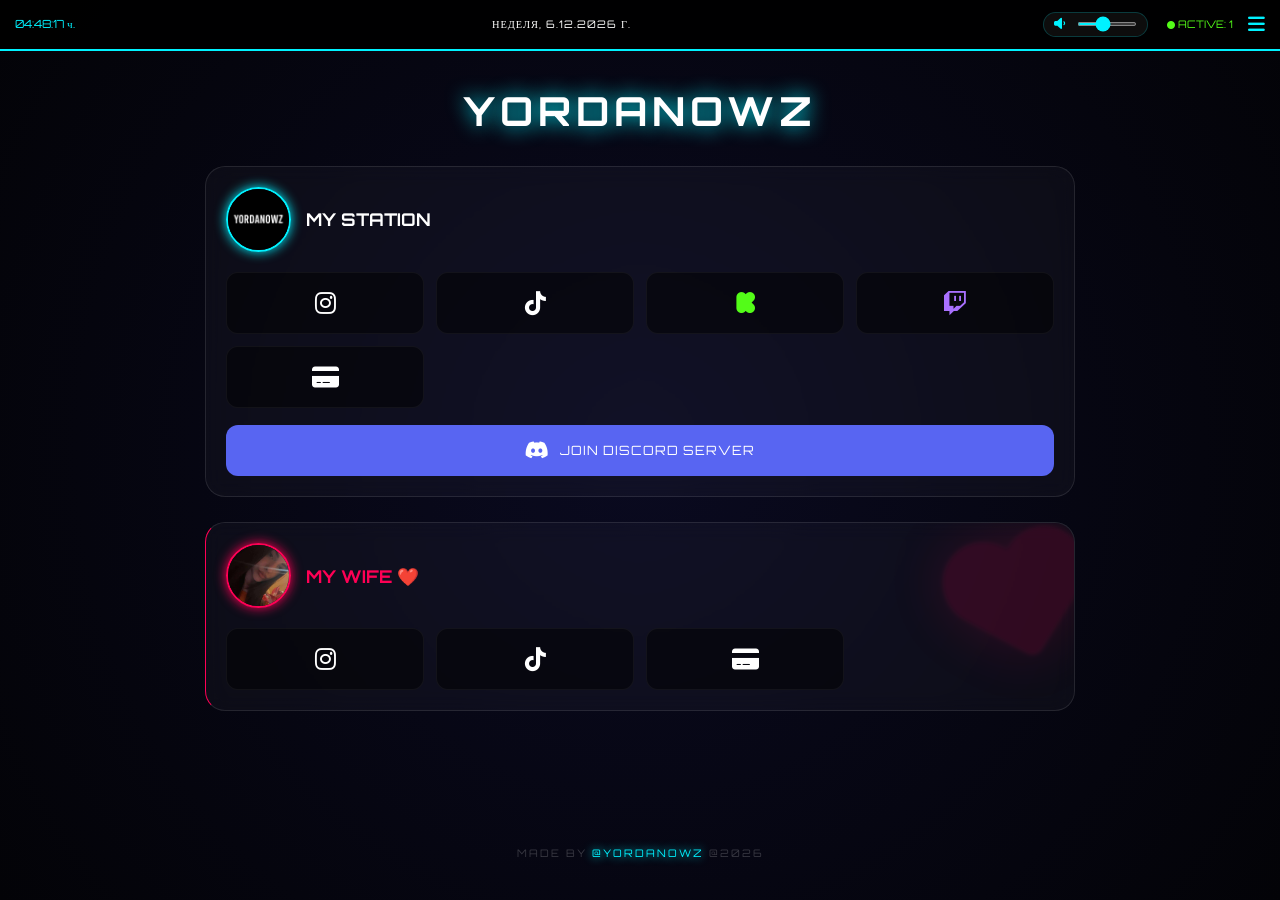
==== index.html @ 31acf6e8 "Add files via upload" ====
<!DOCTYPE html>
<html lang="bg">
<head>
    <meta charset="UTF-8">
    <meta name="viewport" content="width=device-width, initial-scale=1.0">
    <meta name="google-site-verification" content="JsCdbc1q5mlw63yd2u2cn0hs6jnzf2gljhr486u3dkgm2yJfEU" />

    <title>YORDANOWZ | HUB</title>

    <script type="application/ld+json">
    {
      "@context": "https://schema.org",
      "@type": "Person",
      "name": "yordanowz",
      "url": "https://yordanowz.com/",
      "image": "https://yordanowz.com/logo.png",
      "sameAs": [
        "https://www.instagram.com/y.yordanowz/",
        "https://www.tiktok.com/@yordanowz",
        "https://www.youtube.com/@yordanowz",
        "https://kick.com/yordanowz",
        "https://www.twitch.tv/yordanowz",
        "https://discord.gg/rQr8wPthWV",
        "https://revolut.me/yordanowzz"
      ]
    }
    </script>
    
    <link rel="icon" type="image/x-icon" href="favicon.ico?v=1" />
    <link rel="icon" type="image/png" sizes="32x32" href="favicon-32.png?v=1" />
    <link rel="icon" type="image/png" sizes="192x192" href="icon-192.png?v=1" />
    <link rel="apple-touch-icon" href="apple-touch-icon.png?v=1" />

    <link rel="preconnect" href="https://fonts.googleapis.com">
    <link rel="preconnect" href="https://fonts.gstatic.com" crossorigin>

    <meta name="description" content="Yordanowz Social." />
    <link rel="canonical" href="https://yordanowz.com/">
    <meta name="robots" content="index,follow,max-image-preview:large" />
    <meta name="theme-color" content="#0b0d12" />
    <meta name="referrer" content="strict-origin-when-cross-origin" />

    <meta property="og:type" content="website" />
    <meta property="og:url" content="https://yordanowz.com/" />
    <meta property="og:title" content="yordanowz" />
    <meta property="og:description" content="TikTok, YouTube, Instagram, Twitch, Kick, Discord, Revolut + мини игри." />
    <meta property="og:image" content="https://yordanowz.com/logo.png" />
    
    <link href="https://fonts.googleapis.com/css2?family=Orbitron:wght@700&family=Rajdhani:wght@500&display=swap" rel="stylesheet">
    <link rel="stylesheet" href="https://cdnjs.cloudflare.com/ajax/libs/font-awesome/6.5.1/css/all.min.css">
    <style>
        :root {
            --blue: #00f2ff;
            --pink: #ff0055;
            --discord: #5865F2;
            --bg: #030307;
        }

        * { margin: 0; padding: 0; box-sizing: border-box; -webkit-tap-highlight-color: transparent; }
        
        body {
            background: radial-gradient(circle at center, #0a0a20 0%, #030307 100%);
            color: white;
            font-family: 'Rajdhani', sans-serif;
            min-height: 100vh;
            overflow-x: hidden;
            display: flex;
            flex-direction: column;
        }

        /* TOP BAR */
        .top-bar {
            display: flex;
            justify-content: space-between;
            align-items: center;
            padding: 12px 15px;
            background: rgba(0,0,0,0.95);
            border-bottom: 2px solid var(--blue);
            font-family: 'Orbitron';
            position: sticky; top: 0; z-index: 1000;
        }

        #time { font-size: 0.7rem; color: var(--blue); min-width: 65px; }
        .center-date { font-size: 0.65rem; text-align: center; text-transform: uppercase; flex-grow: 1; letter-spacing: 1px; }
        
        /* VOLUME CONTROL */
        .volume-wrap {
            display: flex;
            align-items: center;
            gap: 8px;
            margin-right: 10px;
            background: rgba(255,255,255,0.05);
            padding: 5px 10px;
            border-radius: 20px;
            border: 1px solid rgba(0, 242, 255, 0.2);
        }
        .volume-wrap i { font-size: 0.8rem; color: var(--blue); width: 15px; }
        #volume-slider {
            width: 60px;
            height: 4px;
            cursor: pointer;
            accent-color: var(--blue);
            outline: none;
        }

        #active-users { font-size: 0.65rem; color: #53fc18; white-space: nowrap; min-width: 75px; text-align: right; }
        .menu-dots { color: var(--blue); font-size: 1.2rem; cursor: pointer; padding-left: 15px; }

        /* SIDE MENU */
        .side-menu {
            position: fixed; top: 0; right: -300px; width: 260px; height: 100%;
            background: rgba(5, 5, 15, 0.98); border-left: 2px solid var(--blue);
            z-index: 2000; transition: 0.4s cubic-bezier(0.4, 0, 0.2, 1); padding: 50px 20px;
        }
        .side-menu.active { right: 0; }
        .overlay { position: fixed; inset: 0; background: rgba(0,0,0,0.8); display: none; z-index: 1500; backdrop-filter: blur(3px); }
        .overlay.active { display: block; }

        .menu-link {
            color: white; text-decoration: none; font-family: 'Orbitron';
            padding: 15px; margin: 10px 0; display: flex; align-items: center; gap: 10px;
            border-bottom: 1px solid rgba(255,255,255,0.05); transition: 0.3s;
        }
        .menu-link:hover { color: var(--blue); padding-left: 25px; }

        /* MAIN HUB */
        .main-hub { max-width: 900px; margin: 20px auto; padding: 15px; width: 100%; flex-grow: 1; }
        .hub-title { font-family: 'Orbitron'; font-size: 2.5rem; letter-spacing: 5px; text-shadow: 0 0 20px var(--blue); margin-bottom: 30px; text-align: center; }

        .glass-container {
            position: relative; background: rgba(255,255,255,0.03); border-radius: 20px;
            padding: 20px; width: 100%; margin-bottom: 25px; border-left: 5px solid var(--blue);
            backdrop-filter: blur(10px); border: 1px solid rgba(255,255,255,0.1);
            overflow: hidden;
        }
        .wife-container { border-left-color: var(--pink); }

        .profile-header { display: flex; align-items: center; gap: 15px; margin-bottom: 20px; position: relative; z-index: 2; }
        .p-pic { width: 65px; height: 65px; border-radius: 50%; border: 2px solid var(--blue); box-shadow: 0 0 12px var(--blue); object-fit: cover; }
        .wife-pic { border-color: var(--pink); box-shadow: 0 0 12px var(--pink); }

        /* BIG NEON HEART */
        .big-neon-heart {
            position: absolute; right: -20px; top: -10px; font-size: 9rem; color: var(--pink);
            opacity: 0.15; filter: blur(2px) drop-shadow(0 0 30px var(--pink));
            transform: rotate(-15deg); animation: heartPulse 2s infinite ease-in-out;
            pointer-events: none; z-index: 1;
        }

        @keyframes heartPulse {
            0%, 100% { transform: scale(1) rotate(-15deg); opacity: 0.15; }
            50% { transform: scale(1.1) rotate(-10deg); opacity: 0.3; }
        }

        .cosmic-grid { 
            display: grid; 
            grid-template-columns: repeat(4, 1fr); 
            gap: 12px; width: 100%; 
            position: relative; z-index: 2;
        }
        
        .card { 
            background: rgba(0,0,0,0.5); padding: 18px 5px; border-radius: 12px; 
            text-align: center; font-size: 1.5rem; color: white; text-decoration: none; 
            border: 1px solid rgba(255,255,255,0.05); transition: 0.3s;
            display: flex; align-items: center; justify-content: center;
        }
        .card:hover { transform: translateY(-3px); border-color: var(--blue); box-shadow: 0 0 15px var(--blue); }
        .wife-container .card:hover { border-color: var(--pink); box-shadow: 0 0 15px var(--pink); }

        .discord-btn {
            grid-column: 1 / -1; background: var(--discord); color: white; padding: 16px;
            border-radius: 12px; text-decoration: none; font-family: 'Orbitron';
            text-align: center; font-size: 0.8rem; display: flex; align-items: center; justify-content: center; gap: 10px; margin-top: 5px;
            transition: 0.3s;
            text-transform: uppercase;
            letter-spacing: 1px;
        }
        .discord-btn:hover { box-shadow: 0 0 20px var(--discord); filter: brightness(1.1); transform: scale(1.02); }

        footer { 
            text-align: center; padding: 40px 20px; color: rgba(255,255,255,0.2); 
            font-family: 'Orbitron'; font-size: 0.65rem; letter-spacing: 2px;
        }
        .f-name { color: var(--blue); text-shadow: 0 0 10px var(--blue); }

        @keyframes blink { 0%, 100% { opacity: 1; } 50% { opacity: 0.3; } }
    </style>
</head>
<body>

    <div class="overlay" id="overlay" onclick="toggleMenu()"></div>

    <nav class="side-menu" id="sideMenu">
        <a href="index.html" class="menu-link"><i class="fas fa-home"></i> HOME</a>
        <a href="games.html" class="menu-link"><i class="fas fa-gamepad"></i> GAMES</a>
        <a href="settings.html" class="menu-link"><i class="fas fa-user-gear"></i> SETTINGS</a>
    </nav>

    <div class="top-bar">
        <div id="time">00:00:00</div>
        
        <div class="center-date" id="full-date">LOADING...</div>

        <div class="volume-wrap">
            <i class="fas fa-volume-up" id="vol-icon"></i>
            <input type="range" id="volume-slider" min="0" max="1" step="0.01" value="0.4">
        </div>

        <div id="active-users">
            <i class="fas fa-circle" style="font-size: 0.5rem; animation: blink 1s infinite;"></i> ACTIVE: 1
        </div>
        <div class="menu-dots" onclick="toggleMenu()"><i class="fas fa-bars"></i></div>
    </div>

    <main class="main-hub">
        <h1 class="hub-title">YORDANOWZ</h1>

        <div class="glass-container">
            <div class="profile-header">
                <img src="logo.png" class="p-pic" alt="User">
                <h2 style="font-family:'Orbitron'; font-size: 1.1rem;">MY STATION</h2>
            </div>
            <div class="cosmic-grid">
                <a href="https://www.instagram.com/y.yordanowz/" class="card"><i class="fab fa-instagram"></i></a>
                <a href="https://www.tiktok.com/@yordanowz" class="card"><i class="fab fa-tiktok"></i></a>
                <a href="https://kick.com/yordanowz" class="card" style="color:#53fc18;"><i class="fab fa-kickstarter-k"></i></a>
                <a href="https://www.twitch.tv/yordanowz" class="card" style="color:#a970ff;"><i class="fab fa-twitch"></i></a>
                <a href="https://revolut.me/yordanowzz" class="card"><i class="fas fa-credit-card"></i></a>
                <a href="https://discord.gg/uMHTs76NYR" target="_blank" class="discord-btn">
                    <i class="fab fa-discord" style="font-size: 1.2rem;"></i> JOIN DISCORD SERVER
                </a>
            </div>
        </div>

        <div class="glass-container wife-container">
            <div class="big-neon-heart"><i class="fas fa-heart"></i></div>
            <div class="profile-header">
                <img src="wife-photo.jpg" class="p-pic wife-pic" alt="Wife">
                <h2 style="color: var(--pink); font-family:'Orbitron'; font-size: 1.1rem;">MY WIFE ❤️</h2>
            </div>
            <div class="cosmic-grid">
                <a href="https://www.instagram.com/l.m__777_/" class="card"><i class="fab fa-instagram"></i></a>
                <a href="https://www.tiktok.com/@19l.m_777_14" class="card"><i class="fab fa-tiktok"></i></a>
                <a href="https://revolut.me/lidiaml3sf" class="card"><i class="fas fa-credit-card"></i></a> 
            </div>
        </div>
    </main>

    <footer>
        MADE BY <span class="f-name">@YORDANOWZ</span> @2026
    </footer>

    <script>
        function toggleMenu() {
            document.getElementById('sideMenu').classList.toggle('active');
            document.getElementById('overlay').classList.toggle('active');
        }

        function updateClock() {
            const now = new Date();
            document.getElementById('time').innerText = now.toLocaleTimeString('bg-BG');
            const options = { weekday: 'long', year: 'numeric', month: 'numeric', day: 'numeric' };
            document.getElementById('full-date').innerText = now.toLocaleDateString('bg-BG', options).toUpperCase();
            
            const b = localStorage.getItem('primaryColor');
            const p = localStorage.getItem('secondaryColor');
            if(b) document.documentElement.style.setProperty('--blue', b);
            if(p) document.documentElement.style.setProperty('--pink', p);
        }

        // --- МУЗИКАЛЕН ПЛЕЙЪР С VOLUME КОНТРОЛ ---
        (function() {
            const playlist = ['gg.mp3', 'lm.mp3', 'ff.mp3'];
            const volSlider = document.getElementById('volume-slider');
            const volIcon = document.getElementById('vol-icon');

            // Зареждаме запазената сила на звука или 0.4 по подразбиране
            const savedVol = localStorage.getItem('siteVolume') || 0.4;
            volSlider.value = savedVol;

            function updateVolIcon(val) {
                if(val == 0) volIcon.className = "fas fa-volume-mute";
                else if(val < 0.5) volIcon.className = "fas fa-volume-down";
                else volIcon.className = "fas fa-volume-up";
            }
            updateVolIcon(savedVol);

            function playTrack() {
                if (!window.myAudio) {
                    window.myAudio = new Audio();
                }

                const randomIndex = Math.floor(Math.random() * playlist.length);
                window.myAudio.src = playlist[randomIndex];
                window.myAudio.volume = volSlider.value; // Взема стойността от плъзгача

                window.myAudio.play().catch(e => console.log("Waiting for click..."));

                window.myAudio.onended = () => playTrack();
            }

            // Слушаме за промяна на плъзгача
            volSlider.addEventListener('input', (e) => {
                const val = e.target.value;
                if(window.myAudio) window.myAudio.volume = val;
                updateVolIcon(val);
                localStorage.setItem('siteVolume', val); // Запазваме избора
            });

            function initAudio() {
                if (!window.myAudio || window.myAudio.paused) {
                    playTrack();
                }
                window.removeEventListener('mousedown', initAudio);
                window.removeEventListener('touchstart', initAudio);
            }

            window.addEventListener('mousedown', initAudio);
            window.addEventListener('touchstart', initAudio);
        })();

        setInterval(updateClock, 1000);
        updateClock();
    </script>
</body>
</html>
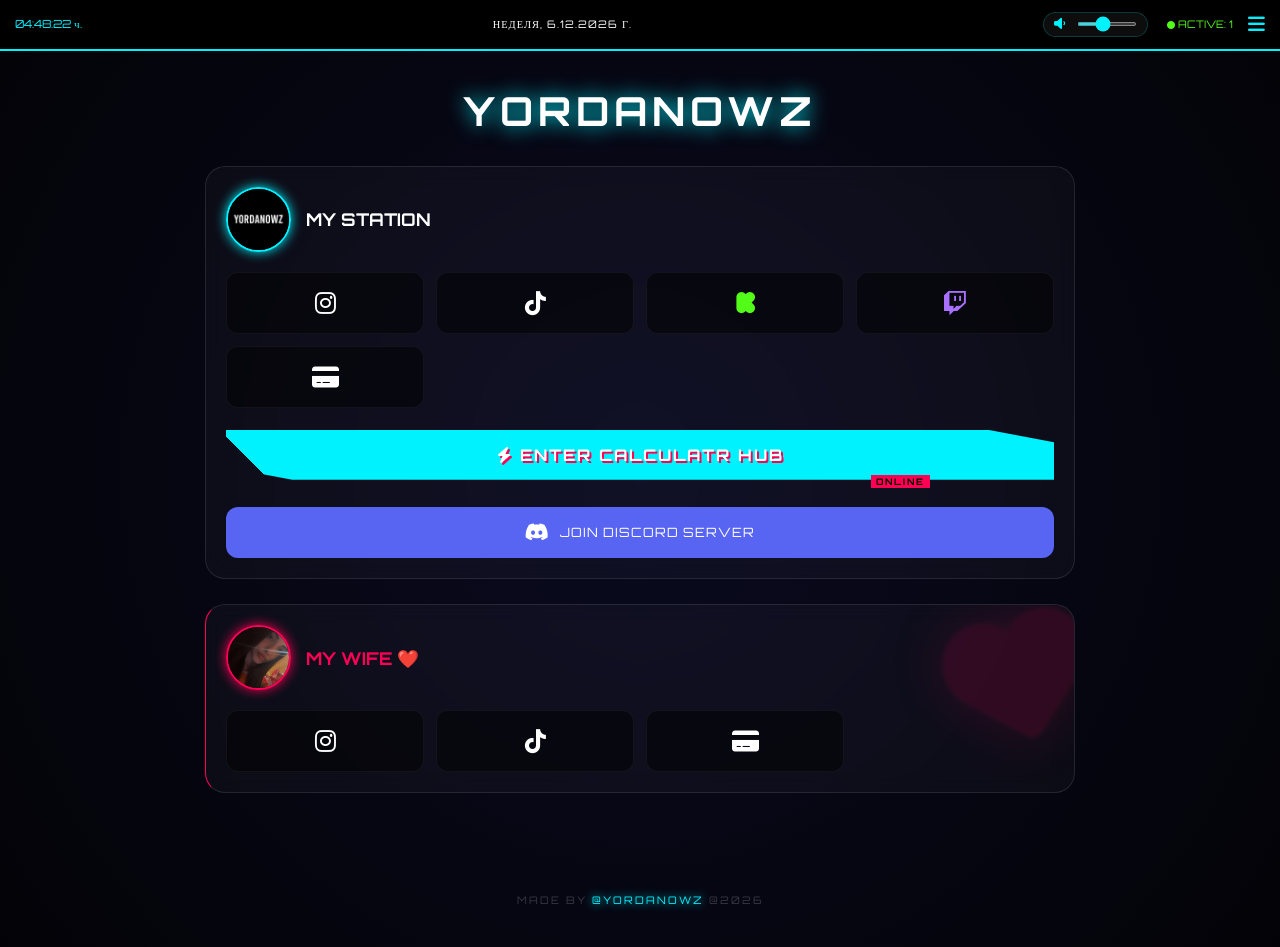
==== commit 636d1c0e: "Update index.html" ====
--- a/index.html
+++ b/index.html
@@ -54,6 +54,7 @@
             --pink: #ff0055;
             --discord: #5865F2;
             --bg: #030307;
+            --kick: #53fc18;
         }
 
         * { margin: 0; padding: 0; box-sizing: border-box; -webkit-tap-highlight-color: transparent; }
@@ -168,6 +169,81 @@
         .card:hover { transform: translateY(-3px); border-color: var(--blue); box-shadow: 0 0 15px var(--blue); }
         .wife-container .card:hover { border-color: var(--pink); box-shadow: 0 0 15px var(--pink); }
 
+        /* --- CYBER BUTTON (ENTER GAMING ZONE) --- */
+        .gaming-link-wrap {
+            grid-column: 1 / -1;
+            margin: 10px 0;
+            display: flex;
+            justify-content: center;
+        }
+
+        .cyber-btn {
+            --primary: var(--blue);
+            --secondary: var(--pink);
+            font-family: 'Orbitron', sans-serif;
+            text-decoration: none;
+            text-transform: uppercase;
+            color: #fff;
+            cursor: pointer;
+            position: relative;
+            padding: 15px 40px;
+            background: transparent;
+            display: inline-block;
+            transition: 0.3s;
+            letter-spacing: 2px;
+            width: 100%;
+            text-align: center;
+            border: none;
+        }
+
+        .cyber-btn::before {
+            content: '';
+            position: absolute;
+            top: 0; left: 0; bottom: 0; right: 0;
+            background: linear-gradient(45deg, transparent 5%, var(--primary) 5%);
+            box-shadow: 4px 0px 0px var(--secondary);
+            clip-path: polygon(92% 0, 100% 25%, 100% 100%, 8% 100%, 0% 75%, 0 0);
+            z-index: -1;
+        }
+
+        .cyber-btn:hover {
+            filter: drop-shadow(0 0 15px var(--blue));
+            transform: scale(1.02);
+        }
+
+        .cyber-btn:hover::after {
+            content: '';
+            position: absolute;
+            top: 0; left: 0; width: 100%; height: 100%;
+            background: var(--blue);
+            opacity: 0.1;
+            animation: glitch-anim 0.2s infinite;
+        }
+
+        @keyframes glitch-anim {
+            0% { transform: translate(2px, -2px); }
+            50% { transform: translate(-2px, 2px); }
+            100% { transform: translate(0); }
+        }
+
+        .cyber-btn__text {
+            font-weight: 700;
+            font-size: 1rem;
+            text-shadow: 2px 2px var(--secondary);
+        }
+
+        .cyber-btn__tag {
+            position: absolute;
+            padding: 2px 5px;
+            bottom: -8px;
+            right: 15%;
+            font-size: 9px;
+            background: var(--secondary);
+            color: #000;
+            font-weight: bold;
+            line-height: 1;
+        }
+
         .discord-btn {
             grid-column: 1 / -1; background: var(--discord); color: white; padding: 16px;
             border-radius: 12px; text-decoration: none; font-family: 'Orbitron';
@@ -227,6 +303,14 @@
                 <a href="https://kick.com/yordanowz" class="card" style="color:#53fc18;"><i class="fab fa-kickstarter-k"></i></a>
                 <a href="https://www.twitch.tv/yordanowz" class="card" style="color:#a970ff;"><i class="fab fa-twitch"></i></a>
                 <a href="https://revolut.me/yordanowzz" class="card"><i class="fas fa-credit-card"></i></a>
+                
+                <div class="gaming-link-wrap">
+                    <a href="https://yordanow.online/" class="cyber-btn">
+                        <span class="cyber-btn__text"><i class="fas fa-bolt"></i> ENTER CALCULATR HUB</span>
+                        <span class="cyber-btn__tag">ONLINE</span>
+                    </a>
+                </div>
+
                 <a href="https://discord.gg/uMHTs76NYR" target="_blank" class="discord-btn">
                     <i class="fab fa-discord" style="font-size: 1.2rem;"></i> JOIN DISCORD SERVER
                 </a>
@@ -275,7 +359,6 @@
             const volSlider = document.getElementById('volume-slider');
             const volIcon = document.getElementById('vol-icon');
 
-            // Зареждаме запазената сила на звука или 0.4 по подразбиране
             const savedVol = localStorage.getItem('siteVolume') || 0.4;
             volSlider.value = savedVol;
 
@@ -293,19 +376,18 @@
 
                 const randomIndex = Math.floor(Math.random() * playlist.length);
                 window.myAudio.src = playlist[randomIndex];
-                window.myAudio.volume = volSlider.value; // Взема стойността от плъзгача
+                window.myAudio.volume = volSlider.value;
 
                 window.myAudio.play().catch(e => console.log("Waiting for click..."));
 
                 window.myAudio.onended = () => playTrack();
             }
 
-            // Слушаме за промяна на плъзгача
             volSlider.addEventListener('input', (e) => {
                 const val = e.target.value;
                 if(window.myAudio) window.myAudio.volume = val;
                 updateVolIcon(val);
-                localStorage.setItem('siteVolume', val); // Запазваме избора
+                localStorage.setItem('siteVolume', val);
             });
 
             function initAudio() {
@@ -324,4 +406,4 @@
         updateClock();
     </script>
 </body>
-</html>+</html>
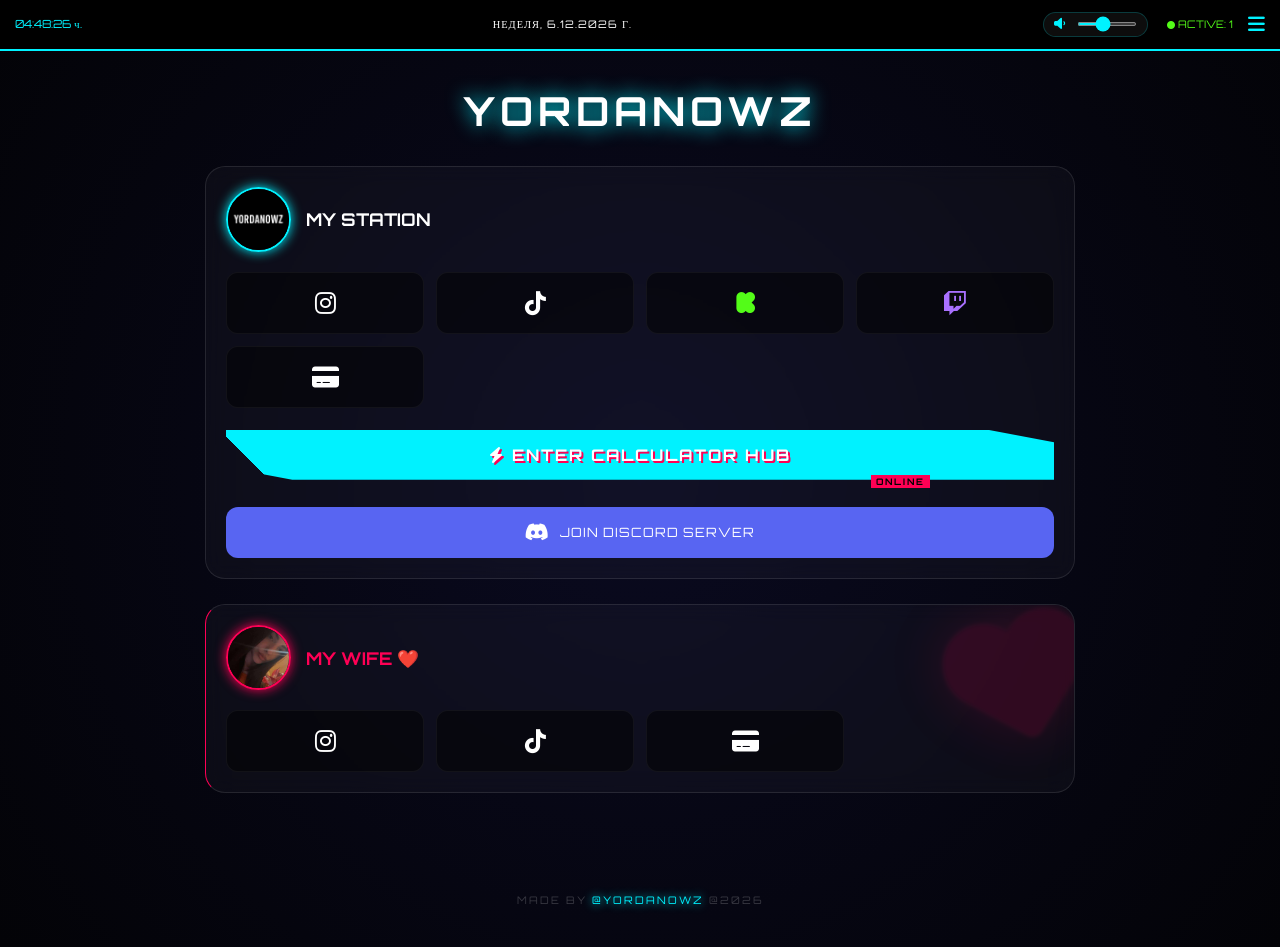
==== commit c0ee5b74: "Update index.html" ====
--- a/index.html
+++ b/index.html
@@ -306,7 +306,7 @@
                 
                 <div class="gaming-link-wrap">
                     <a href="https://yordanow.online/" class="cyber-btn">
-                        <span class="cyber-btn__text"><i class="fas fa-bolt"></i> ENTER CALCULATR HUB</span>
+                        <span class="cyber-btn__text"><i class="fas fa-bolt"></i> ENTER CALCULATOR HUB</span>
                         <span class="cyber-btn__tag">ONLINE</span>
                     </a>
                 </div>
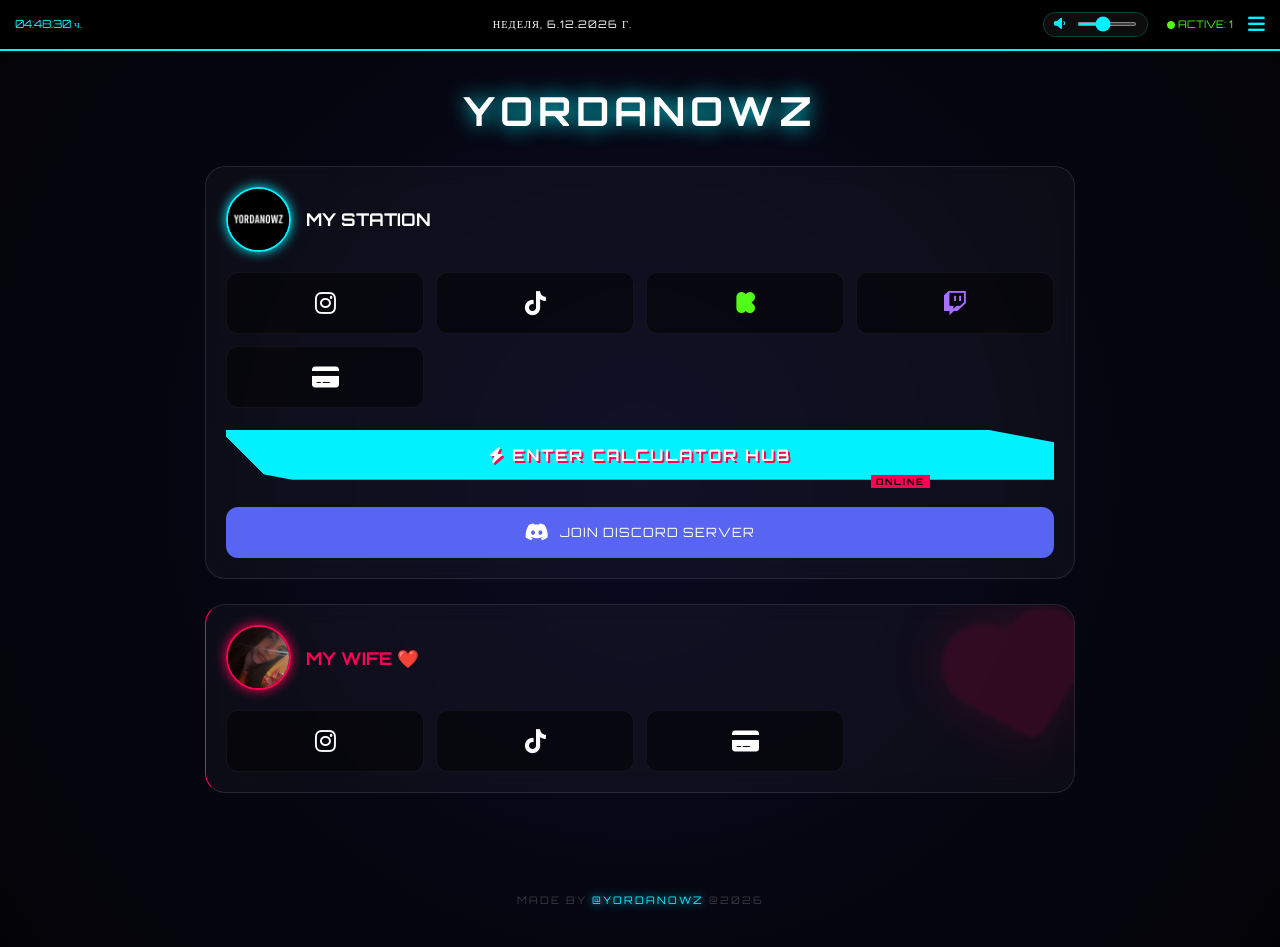
==== commit 4b9bad98: "Update index.html" ====
--- a/index.html
+++ b/index.html
@@ -43,7 +43,7 @@
     <meta property="og:type" content="website" />
     <meta property="og:url" content="https://yordanowz.com/" />
     <meta property="og:title" content="yordanowz" />
-    <meta property="og:description" content="TikTok, YouTube, Instagram, Twitch, Kick, Discord, Revolut + мини игри." />
+    <meta property="og:description" content="TikTok, YouTube, Instagram, Twitch, Kick, Discord, Revolut." />
     <meta property="og:image" content="https://yordanowz.com/logo.png" />
     
     <link href="https://fonts.googleapis.com/css2?family=Orbitron:wght@700&family=Rajdhani:wght@500&display=swap" rel="stylesheet">
@@ -298,20 +298,20 @@
                 <h2 style="font-family:'Orbitron'; font-size: 1.1rem;">MY STATION</h2>
             </div>
             <div class="cosmic-grid">
-                <a href="https://www.instagram.com/y.yordanowz/" class="card"><i class="fab fa-instagram"></i></a>
-                <a href="https://www.tiktok.com/@yordanowz" class="card"><i class="fab fa-tiktok"></i></a>
-                <a href="https://kick.com/yordanowz" class="card" style="color:#53fc18;"><i class="fab fa-kickstarter-k"></i></a>
-                <a href="https://www.twitch.tv/yordanowz" class="card" style="color:#a970ff;"><i class="fab fa-twitch"></i></a>
-                <a href="https://revolut.me/yordanowzz" class="card"><i class="fas fa-credit-card"></i></a>
+                <a href="https://www.instagram.com/y.yordanowz/" target="_blank" rel="noopener noreferrer" class="card"><i class="fab fa-instagram"></i></a>
+                <a href="https://www.tiktok.com/@yordanowz" target="_blank" rel="noopener noreferrer" class="card"><i class="fab fa-tiktok"></i></a>
+                <a href="https://kick.com/yordanowz" target="_blank" rel="noopener noreferrer" class="card" style="color:#53fc18;"><i class="fab fa-kickstarter-k"></i></a>
+                <a href="https://www.twitch.tv/yordanowz" target="_blank" rel="noopener noreferrer" class="card" style="color:#a970ff;"><i class="fab fa-twitch"></i></a>
+                <a href="https://revolut.me/yordanowzz" target="_blank" rel="noopener noreferrer" class="card"><i class="fas fa-credit-card"></i></a>
                 
                 <div class="gaming-link-wrap">
-                    <a href="https://yordanow.online/" class="cyber-btn">
+                    <a href="https://yordanow.online/" target="_blank" rel="noopener noreferrer" class="cyber-btn">
                         <span class="cyber-btn__text"><i class="fas fa-bolt"></i> ENTER CALCULATOR HUB</span>
                         <span class="cyber-btn__tag">ONLINE</span>
                     </a>
                 </div>
 
-                <a href="https://discord.gg/uMHTs76NYR" target="_blank" class="discord-btn">
+                <a href="https://discord.gg/uMHTs76NYR" target="_blank" rel="noopener noreferrer" class="discord-btn">
                     <i class="fab fa-discord" style="font-size: 1.2rem;"></i> JOIN DISCORD SERVER
                 </a>
             </div>
@@ -324,9 +324,9 @@
                 <h2 style="color: var(--pink); font-family:'Orbitron'; font-size: 1.1rem;">MY WIFE ❤️</h2>
             </div>
             <div class="cosmic-grid">
-                <a href="https://www.instagram.com/l.m__777_/" class="card"><i class="fab fa-instagram"></i></a>
-                <a href="https://www.tiktok.com/@19l.m_777_14" class="card"><i class="fab fa-tiktok"></i></a>
-                <a href="https://revolut.me/lidiaml3sf" class="card"><i class="fas fa-credit-card"></i></a> 
+                <a href="https://www.instagram.com/l.m__777_/" target="_blank" rel="noopener noreferrer" class="card"><i class="fab fa-instagram"></i></a>
+                <a href="https://www.tiktok.com/@19l.m_777_14" target="_blank" rel="noopener noreferrer" class="card"><i class="fab fa-tiktok"></i></a>
+                <a href="https://revolut.me/lidiaml3sf" target="_blank" rel="noopener noreferrer" class="card"><i class="fas fa-credit-card"></i></a> 
             </div>
         </div>
     </main>
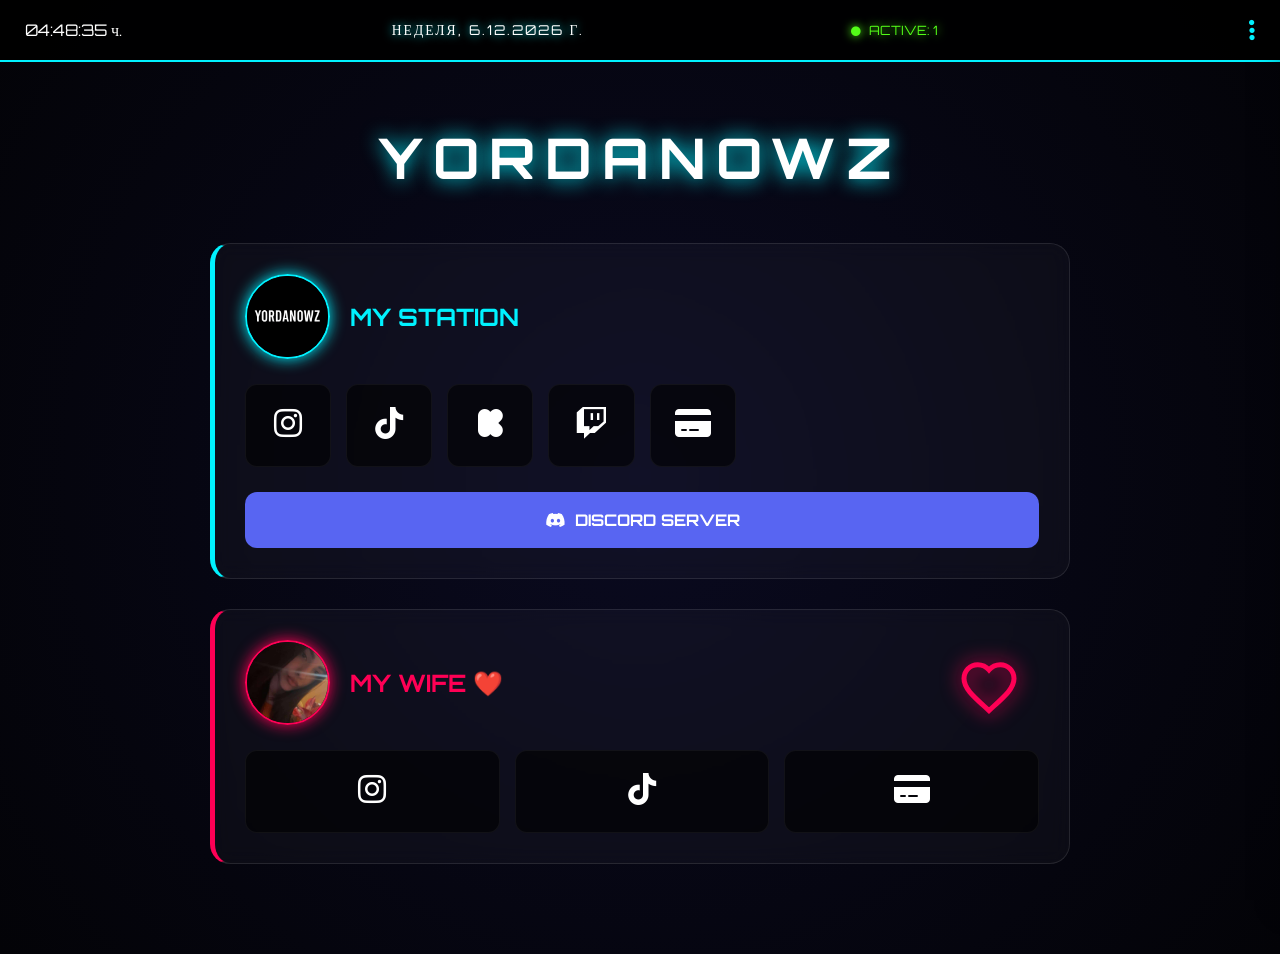
==== commit c5be860c: "Update index.html" ====
--- a/index.html
+++ b/index.html
@@ -2,50 +2,7 @@
 <html lang="bg">
 <head>
     <meta charset="UTF-8">
-    <meta name="viewport" content="width=device-width, initial-scale=1.0">
-    <meta name="google-site-verification" content="JsCdbc1q5mlw63yd2u2cn0hs6jnzf2gljhr486u3dkgm2yJfEU" />
-
     <title>YORDANOWZ | HUB</title>
-
-    <script type="application/ld+json">
-    {
-      "@context": "https://schema.org",
-      "@type": "Person",
-      "name": "yordanowz",
-      "url": "https://yordanowz.com/",
-      "image": "https://yordanowz.com/logo.png",
-      "sameAs": [
-        "https://www.instagram.com/y.yordanowz/",
-        "https://www.tiktok.com/@yordanowz",
-        "https://www.youtube.com/@yordanowz",
-        "https://kick.com/yordanowz",
-        "https://www.twitch.tv/yordanowz",
-        "https://discord.gg/rQr8wPthWV",
-        "https://revolut.me/yordanowzz"
-      ]
-    }
-    </script>
-    
-    <link rel="icon" type="image/x-icon" href="favicon.ico?v=1" />
-    <link rel="icon" type="image/png" sizes="32x32" href="favicon-32.png?v=1" />
-    <link rel="icon" type="image/png" sizes="192x192" href="icon-192.png?v=1" />
-    <link rel="apple-touch-icon" href="apple-touch-icon.png?v=1" />
-
-    <link rel="preconnect" href="https://fonts.googleapis.com">
-    <link rel="preconnect" href="https://fonts.gstatic.com" crossorigin>
-
-    <meta name="description" content="Yordanowz Social." />
-    <link rel="canonical" href="https://yordanowz.com/">
-    <meta name="robots" content="index,follow,max-image-preview:large" />
-    <meta name="theme-color" content="#0b0d12" />
-    <meta name="referrer" content="strict-origin-when-cross-origin" />
-
-    <meta property="og:type" content="website" />
-    <meta property="og:url" content="https://yordanowz.com/" />
-    <meta property="og:title" content="yordanowz" />
-    <meta property="og:description" content="TikTok, YouTube, Instagram, Twitch, Kick, Discord, Revolut." />
-    <meta property="og:image" content="https://yordanowz.com/logo.png" />
-    
     <link href="https://fonts.googleapis.com/css2?family=Orbitron:wght@700&family=Rajdhani:wght@500&display=swap" rel="stylesheet">
     <link rel="stylesheet" href="https://cdnjs.cloudflare.com/ajax/libs/font-awesome/6.5.1/css/all.min.css">
     <style>
@@ -54,10 +11,9 @@
             --pink: #ff0055;
             --discord: #5865F2;
             --bg: #030307;
-            --kick: #53fc18;
-        }
-
-        * { margin: 0; padding: 0; box-sizing: border-box; -webkit-tap-highlight-color: transparent; }
+        }
+
+        * { margin: 0; padding: 0; box-sizing: border-box; }
         
         body {
             background: radial-gradient(circle at center, #0a0a20 0%, #030307 100%);
@@ -65,8 +21,6 @@
             font-family: 'Rajdhani', sans-serif;
             min-height: 100vh;
             overflow-x: hidden;
-            display: flex;
-            flex-direction: column;
         }
 
         /* TOP BAR */
@@ -74,193 +28,154 @@
             display: flex;
             justify-content: space-between;
             align-items: center;
-            padding: 12px 15px;
-            background: rgba(0,0,0,0.95);
+            padding: 15px 25px;
+            background: rgba(0,0,0,0.9);
             border-bottom: 2px solid var(--blue);
             font-family: 'Orbitron';
-            position: sticky; top: 0; z-index: 1000;
-        }
-
-        #time { font-size: 0.7rem; color: var(--blue); min-width: 65px; }
-        .center-date { font-size: 0.65rem; text-align: center; text-transform: uppercase; flex-grow: 1; letter-spacing: 1px; }
-        
-        /* VOLUME CONTROL */
-        .volume-wrap {
+            position: sticky; top: 0; z-index: 100;
+        }
+
+        .center-date {
+            color: #fff;
+            text-shadow: 0 0 10px var(--blue);
+            font-size: 0.85rem;
+            text-transform: uppercase;
+            letter-spacing: 2px;
+        }
+
+        .menu-dots {
+            color: var(--blue);
+            font-size: 1.5rem;
+            cursor: pointer;
+            width: 50px;
+            text-align: right;
+            transition: 0.3s;
+        }
+        .menu-dots:hover { color: white; transform: scale(1.1); }
+
+        /* СТРАНИЧНО МЕНЮ */
+        .side-menu {
+            position: fixed;
+            top: 0;
+            right: -300px; /* Скрито по подразбиране */
+            width: 280px;
+            height: 100%;
+            background: rgba(5, 5, 10, 0.98);
+            border-left: 2px solid var(--blue);
+            box-shadow: -10px 0 30px rgba(0,0,0,0.5);
+            z-index: 1001;
+            transition: 0.4s cubic-bezier(0.175, 0.885, 0.32, 1.275);
+            display: flex;
+            flex-direction: column;
+            padding: 40px 20px;
+        }
+
+        .side-menu.active { right: 0; }
+
+        .close-menu {
+            align-self: flex-end;
+            font-size: 1.5rem;
+            color: var(--pink);
+            cursor: pointer;
+            margin-bottom: 30px;
+        }
+
+        .menu-link {
+            color: white;
+            text-decoration: none;
+            font-family: 'Orbitron';
+            font-size: 1.2rem;
+            margin: 15px 0;
+            padding: 10px;
+            border-radius: 8px;
+            transition: 0.3s;
             display: flex;
             align-items: center;
-            gap: 8px;
-            margin-right: 10px;
-            background: rgba(255,255,255,0.05);
-            padding: 5px 10px;
+            gap: 15px;
+            border-bottom: 1px solid rgba(255,255,255,0.05);
+        }
+
+        .menu-link i { color: var(--blue); width: 25px; }
+        .menu-link:hover { background: rgba(0, 242, 255, 0.1); color: var(--blue); padding-left: 20px; }
+
+        /* OVERLAY (затъмняване при отворено меню) */
+        .overlay {
+            position: fixed;
+            inset: 0;
+            background: rgba(0,0,0,0.7);
+            display: none;
+            z-index: 1000;
+        }
+        .overlay.active { display: block; }
+
+        /* ОСНОВЕН ДИЗАЙН */
+        .main-hub {
+            max-width: 900px;
+            margin: 40px auto;
+            padding: 20px;
+            display: flex;
+            flex-direction: column;
+            align-items: center;
+        }
+
+        .hub-title {
+            font-family: 'Orbitron';
+            font-size: 3.5rem;
+            letter-spacing: 10px;
+            text-shadow: 0 0 20px var(--blue);
+            margin-bottom: 50px;
+            text-align: center;
+        }
+
+        .glass-container {
+            position: relative;
+            background: rgba(255,255,255,0.03);
             border-radius: 20px;
-            border: 1px solid rgba(0, 242, 255, 0.2);
-        }
-        .volume-wrap i { font-size: 0.8rem; color: var(--blue); width: 15px; }
-        #volume-slider {
-            width: 60px;
-            height: 4px;
-            cursor: pointer;
-            accent-color: var(--blue);
-            outline: none;
-        }
-
-        #active-users { font-size: 0.65rem; color: #53fc18; white-space: nowrap; min-width: 75px; text-align: right; }
-        .menu-dots { color: var(--blue); font-size: 1.2rem; cursor: pointer; padding-left: 15px; }
-
-        /* SIDE MENU */
-        .side-menu {
-            position: fixed; top: 0; right: -300px; width: 260px; height: 100%;
-            background: rgba(5, 5, 15, 0.98); border-left: 2px solid var(--blue);
-            z-index: 2000; transition: 0.4s cubic-bezier(0.4, 0, 0.2, 1); padding: 50px 20px;
-        }
-        .side-menu.active { right: 0; }
-        .overlay { position: fixed; inset: 0; background: rgba(0,0,0,0.8); display: none; z-index: 1500; backdrop-filter: blur(3px); }
-        .overlay.active { display: block; }
-
-        .menu-link {
-            color: white; text-decoration: none; font-family: 'Orbitron';
-            padding: 15px; margin: 10px 0; display: flex; align-items: center; gap: 10px;
-            border-bottom: 1px solid rgba(255,255,255,0.05); transition: 0.3s;
-        }
-        .menu-link:hover { color: var(--blue); padding-left: 25px; }
-
-        /* MAIN HUB */
-        .main-hub { max-width: 900px; margin: 20px auto; padding: 15px; width: 100%; flex-grow: 1; }
-        .hub-title { font-family: 'Orbitron'; font-size: 2.5rem; letter-spacing: 5px; text-shadow: 0 0 20px var(--blue); margin-bottom: 30px; text-align: center; }
-
-        .glass-container {
-            position: relative; background: rgba(255,255,255,0.03); border-radius: 20px;
-            padding: 20px; width: 100%; margin-bottom: 25px; border-left: 5px solid var(--blue);
-            backdrop-filter: blur(10px); border: 1px solid rgba(255,255,255,0.1);
-            overflow: hidden;
-        }
+            padding: 30px;
+            width: 100%;
+            margin-bottom: 30px;
+            border: 1px solid rgba(255,255,255,0.1);
+            backdrop-filter: blur(10px);
+            border-left: 5px solid var(--blue);
+        }
+
         .wife-container { border-left-color: var(--pink); }
 
-        .profile-header { display: flex; align-items: center; gap: 15px; margin-bottom: 20px; position: relative; z-index: 2; }
-        .p-pic { width: 65px; height: 65px; border-radius: 50%; border: 2px solid var(--blue); box-shadow: 0 0 12px var(--blue); object-fit: cover; }
-        .wife-pic { border-color: var(--pink); box-shadow: 0 0 12px var(--pink); }
-
-        /* BIG NEON HEART */
-        .big-neon-heart {
-            position: absolute; right: -20px; top: -10px; font-size: 9rem; color: var(--pink);
-            opacity: 0.15; filter: blur(2px) drop-shadow(0 0 30px var(--pink));
-            transform: rotate(-15deg); animation: heartPulse 2s infinite ease-in-out;
-            pointer-events: none; z-index: 1;
-        }
-
-        @keyframes heartPulse {
-            0%, 100% { transform: scale(1) rotate(-15deg); opacity: 0.15; }
-            50% { transform: scale(1.1) rotate(-10deg); opacity: 0.3; }
-        }
-
-        .cosmic-grid { 
-            display: grid; 
-            grid-template-columns: repeat(4, 1fr); 
-            gap: 12px; width: 100%; 
-            position: relative; z-index: 2;
-        }
-        
-        .card { 
-            background: rgba(0,0,0,0.5); padding: 18px 5px; border-radius: 12px; 
-            text-align: center; font-size: 1.5rem; color: white; text-decoration: none; 
-            border: 1px solid rgba(255,255,255,0.05); transition: 0.3s;
-            display: flex; align-items: center; justify-content: center;
-        }
-        .card:hover { transform: translateY(-3px); border-color: var(--blue); box-shadow: 0 0 15px var(--blue); }
-        .wife-container .card:hover { border-color: var(--pink); box-shadow: 0 0 15px var(--pink); }
-
-        /* --- CYBER BUTTON (ENTER GAMING ZONE) --- */
-        .gaming-link-wrap {
-            grid-column: 1 / -1;
-            margin: 10px 0;
-            display: flex;
-            justify-content: center;
-        }
-
-        .cyber-btn {
-            --primary: var(--blue);
-            --secondary: var(--pink);
-            font-family: 'Orbitron', sans-serif;
-            text-decoration: none;
-            text-transform: uppercase;
-            color: #fff;
-            cursor: pointer;
-            position: relative;
-            padding: 15px 40px;
-            background: transparent;
-            display: inline-block;
-            transition: 0.3s;
-            letter-spacing: 2px;
-            width: 100%;
-            text-align: center;
-            border: none;
-        }
-
-        .cyber-btn::before {
-            content: '';
+        .profile-header { display: flex; align-items: center; gap: 20px; margin-bottom: 25px; }
+        .p-pic { width: 85px; height: 85px; border-radius: 50%; border: 2px solid var(--blue); object-fit: cover; box-shadow: 0 0 15px var(--blue); }
+        .wife-pic { border-color: var(--pink); box-shadow: 0 0 15px var(--pink); }
+
+        /* NEON HEART */
+        .heart-svg {
+            width: 80px;
+            height: 80px;
             position: absolute;
-            top: 0; left: 0; bottom: 0; right: 0;
-            background: linear-gradient(45deg, transparent 5%, var(--primary) 5%);
-            box-shadow: 4px 0px 0px var(--secondary);
-            clip-path: polygon(92% 0, 100% 25%, 100% 100%, 8% 100%, 0% 75%, 0 0);
-            z-index: -1;
-        }
-
-        .cyber-btn:hover {
-            filter: drop-shadow(0 0 15px var(--blue));
-            transform: scale(1.02);
-        }
-
-        .cyber-btn:hover::after {
-            content: '';
-            position: absolute;
-            top: 0; left: 0; width: 100%; height: 100%;
-            background: var(--blue);
-            opacity: 0.1;
-            animation: glitch-anim 0.2s infinite;
-        }
-
-        @keyframes glitch-anim {
-            0% { transform: translate(2px, -2px); }
-            50% { transform: translate(-2px, 2px); }
-            100% { transform: translate(0); }
-        }
-
-        .cyber-btn__text {
-            font-weight: 700;
-            font-size: 1rem;
-            text-shadow: 2px 2px var(--secondary);
-        }
-
-        .cyber-btn__tag {
-            position: absolute;
-            padding: 2px 5px;
-            bottom: -8px;
-            right: 15%;
-            font-size: 9px;
-            background: var(--secondary);
-            color: #000;
-            font-weight: bold;
-            line-height: 1;
-        }
+            right: 40px;
+            top: 30px;
+            filter: drop-shadow(0 0 10px var(--pink));
+            animation: heartBeat 1.5s infinite ease-in-out;
+        }
+        .heart-path { fill: none; stroke: var(--pink); stroke-width: 2; }
+
+        @keyframes heartBeat {
+            0% { transform: scale(1); filter: drop-shadow(0 0 5px var(--pink)); }
+            50% { transform: scale(1.15); filter: drop-shadow(0 0 20px var(--pink)); }
+            100% { transform: scale(1); filter: drop-shadow(0 0 5px var(--pink)); }
+        }
+
+        @keyframes blink {
+    0% { opacity: 1; }
+    50% { opacity: 0.3; }
+    100% { opacity: 1; }
+}
+
+        .cosmic-grid { display: grid; grid-template-columns: repeat(auto-fit, minmax(80px, 1fr)); gap: 15px; width: 100%; }
+        .card { background: rgba(0,0,0,0.6); padding: 20px; border-radius: 12px; text-align: center; font-size: 2rem; color: white; text-decoration: none; border: 1px solid rgba(255,255,255,0.05); transition: 0.3s; }
+        .card:hover { transform: translateY(-5px); border-color: var(--blue); }
 
         .discord-btn {
-            grid-column: 1 / -1; background: var(--discord); color: white; padding: 16px;
-            border-radius: 12px; text-decoration: none; font-family: 'Orbitron';
-            text-align: center; font-size: 0.8rem; display: flex; align-items: center; justify-content: center; gap: 10px; margin-top: 5px;
-            transition: 0.3s;
-            text-transform: uppercase;
-            letter-spacing: 1px;
-        }
-        .discord-btn:hover { box-shadow: 0 0 20px var(--discord); filter: brightness(1.1); transform: scale(1.02); }
-
-        footer { 
-            text-align: center; padding: 40px 20px; color: rgba(255,255,255,0.2); 
-            font-family: 'Orbitron'; font-size: 0.65rem; letter-spacing: 2px;
-        }
-        .f-name { color: var(--blue); text-shadow: 0 0 10px var(--blue); }
-
-        @keyframes blink { 0%, 100% { opacity: 1; } 50% { opacity: 0.3; } }
+            grid-column: 1 / -1; background: var(--discord); color: white; padding: 18px; border-radius: 12px; text-decoration: none; font-family: 'Orbitron'; text-align: center; font-weight: bold; margin-top: 10px; display: flex; align-items: center; justify-content: center; gap: 10px;
+        }
     </style>
 </head>
 <body>
@@ -268,26 +183,25 @@
     <div class="overlay" id="overlay" onclick="toggleMenu()"></div>
 
     <nav class="side-menu" id="sideMenu">
+        <div class="close-menu" onclick="toggleMenu()"><i class="fas fa-times"></i></div>
+        <h3 style="font-family:'Orbitron'; color:var(--blue); margin-bottom:20px;">NAVIGATION</h3>
         <a href="index.html" class="menu-link"><i class="fas fa-home"></i> HOME</a>
         <a href="games.html" class="menu-link"><i class="fas fa-gamepad"></i> GAMES</a>
         <a href="settings.html" class="menu-link"><i class="fas fa-user-gear"></i> SETTINGS</a>
     </nav>
 
-    <div class="top-bar">
-        <div id="time">00:00:00</div>
-        
-        <div class="center-date" id="full-date">LOADING...</div>
-
-        <div class="volume-wrap">
-            <i class="fas fa-volume-up" id="vol-icon"></i>
-            <input type="range" id="volume-slider" min="0" max="1" step="0.01" value="0.4">
-        </div>
-
-        <div id="active-users">
-            <i class="fas fa-circle" style="font-size: 0.5rem; animation: blink 1s infinite;"></i> ACTIVE: 1
-        </div>
-        <div class="menu-dots" onclick="toggleMenu()"><i class="fas fa-bars"></i></div>
+<div class="top-bar">
+    <div id="time" style="width: 100px;">00:00:00</div>
+    
+    <div class="center-date" id="full-date">LOADING...</div>
+
+    <div id="active-users" style="color: #53fc18; font-family: 'Orbitron'; font-size: 0.8rem; text-shadow: 0 0 10px #53fc18;">
+        <i class="fas fa-circle" style="font-size: 0.6rem; margin-right: 5px; animation: blink 1s infinite;"></i> 
+        ACTIVE: <span id="user-count">1</span>
     </div>
+
+    <div class="menu-dots" onclick="toggleMenu()"><i class="fas fa-ellipsis-v"></i></div>
+</div>
 
     <main class="main-hub">
         <h1 class="hub-title">YORDANOWZ</h1>
@@ -295,115 +209,72 @@
         <div class="glass-container">
             <div class="profile-header">
                 <img src="logo.png" class="p-pic" alt="User">
-                <h2 style="font-family:'Orbitron'; font-size: 1.1rem;">MY STATION</h2>
+                <h2 style="color: var(--blue); font-family: 'Orbitron';">MY STATION</h2>
             </div>
             <div class="cosmic-grid">
-                <a href="https://www.instagram.com/y.yordanowz/" target="_blank" rel="noopener noreferrer" class="card"><i class="fab fa-instagram"></i></a>
-                <a href="https://www.tiktok.com/@yordanowz" target="_blank" rel="noopener noreferrer" class="card"><i class="fab fa-tiktok"></i></a>
-                <a href="https://kick.com/yordanowz" target="_blank" rel="noopener noreferrer" class="card" style="color:#53fc18;"><i class="fab fa-kickstarter-k"></i></a>
-                <a href="https://www.twitch.tv/yordanowz" target="_blank" rel="noopener noreferrer" class="card" style="color:#a970ff;"><i class="fab fa-twitch"></i></a>
-                <a href="https://revolut.me/yordanowzz" target="_blank" rel="noopener noreferrer" class="card"><i class="fas fa-credit-card"></i></a>
-                
-                <div class="gaming-link-wrap">
-                    <a href="https://yordanow.online/" target="_blank" rel="noopener noreferrer" class="cyber-btn">
-                        <span class="cyber-btn__text"><i class="fas fa-bolt"></i> ENTER CALCULATOR HUB</span>
-                        <span class="cyber-btn__tag">ONLINE</span>
-                    </a>
-                </div>
-
-                <a href="https://discord.gg/uMHTs76NYR" target="_blank" rel="noopener noreferrer" class="discord-btn">
-                    <i class="fab fa-discord" style="font-size: 1.2rem;"></i> JOIN DISCORD SERVER
-                </a>
+                <a href="#" class="card"><i class="fab fa-instagram"></i></a>
+                <a href="#" class="card"><i class="fab fa-tiktok"></i></a>
+                <a href="#" class="card"><i class="fab fa-kickstarter-k"></i></a>
+                <a href="#" class="card"><i class="fab fa-twitch"></i></a>
+                <a href="#" class="card"><i class="fas fa-credit-card"></i></a>
+                <a href="#" class="discord-btn"><i class="fab fa-discord"></i> DISCORD SERVER</a>
             </div>
         </div>
 
         <div class="glass-container wife-container">
-            <div class="big-neon-heart"><i class="fas fa-heart"></i></div>
+            <svg class="heart-svg" viewBox="0 0 32 32">
+                <path class="heart-path" d="M16,28.22l-1.45-1.32C9.39,22.25,6,19.18,6,15.4c0-3.08,2.42-5.5,5.5-5.5c1.74,0,3.41,0.81,4.5,2.09c1.09-1.28,2.76-2.09,4.5-2.09 c3.08,0,5.5,2.42,5.5,5.5c0,3.78-3.39,6.85-8.55,11.5L16,28.22z"/>
+            </svg>
             <div class="profile-header">
                 <img src="wife-photo.jpg" class="p-pic wife-pic" alt="Wife">
-                <h2 style="color: var(--pink); font-family:'Orbitron'; font-size: 1.1rem;">MY WIFE ❤️</h2>
+                <h2 style="color: var(--pink); font-family: 'Orbitron';">MY WIFE ❤️</h2>
             </div>
             <div class="cosmic-grid">
-                <a href="https://www.instagram.com/l.m__777_/" target="_blank" rel="noopener noreferrer" class="card"><i class="fab fa-instagram"></i></a>
-                <a href="https://www.tiktok.com/@19l.m_777_14" target="_blank" rel="noopener noreferrer" class="card"><i class="fab fa-tiktok"></i></a>
-                <a href="https://revolut.me/lidiaml3sf" target="_blank" rel="noopener noreferrer" class="card"><i class="fas fa-credit-card"></i></a> 
+                <a href="#" class="card"><i class="fab fa-instagram"></i></a>
+                <a href="#" class="card"><i class="fab fa-tiktok"></i></a>
+                <a href="#" class="card"><i class="fas fa-credit-card"></i></a>
             </div>
         </div>
     </main>
 
-    <footer>
-        MADE BY <span class="f-name">@YORDANOWZ</span> @2026
-    </footer>
-
     <script>
+
+        // В началото на всяка страница (index и games)
+const savedPrimary = localStorage.getItem('primaryColor');
+const savedSecondary = localStorage.getItem('secondaryColor');
+
+if (savedPrimary) {
+    document.documentElement.style.setProperty('--blue', savedPrimary);
+}
+if (savedSecondary) {
+    document.documentElement.style.setProperty('--pink', savedSecondary);
+}
+
+function updateActiveUsers() {
+    // Симулираме реални хора: между 1 и 3 (за да не е 0, докато го тестваш сам)
+    // Ако искаш да е съвсем реално за много хора, трябва Firebase или Socket.io
+    let baseUsers = Math.floor(Math.random() * 3) + 1; 
+    document.getElementById('user-count').innerText = baseUsers;
+}
+
+// Обновява числото на всеки 30 секунди, за да изглежда динамично
+setInterval(updateActiveUsers, 30000);
+updateActiveUsers();
+        // Функция за отваряне/затваряне на менюто
         function toggleMenu() {
             document.getElementById('sideMenu').classList.toggle('active');
             document.getElementById('overlay').classList.toggle('active');
         }
 
-        function updateClock() {
+        function updateAll() {
             const now = new Date();
             document.getElementById('time').innerText = now.toLocaleTimeString('bg-BG');
-            const options = { weekday: 'long', year: 'numeric', month: 'numeric', day: 'numeric' };
-            document.getElementById('full-date').innerText = now.toLocaleDateString('bg-BG', options).toUpperCase();
-            
-            const b = localStorage.getItem('primaryColor');
-            const p = localStorage.getItem('secondaryColor');
-            if(b) document.documentElement.style.setProperty('--blue', b);
-            if(p) document.documentElement.style.setProperty('--pink', p);
-        }
-
-        // --- МУЗИКАЛЕН ПЛЕЙЪР С VOLUME КОНТРОЛ ---
-        (function() {
-            const playlist = ['gg.mp3', 'lm.mp3', 'ff.mp3'];
-            const volSlider = document.getElementById('volume-slider');
-            const volIcon = document.getElementById('vol-icon');
-
-            const savedVol = localStorage.getItem('siteVolume') || 0.4;
-            volSlider.value = savedVol;
-
-            function updateVolIcon(val) {
-                if(val == 0) volIcon.className = "fas fa-volume-mute";
-                else if(val < 0.5) volIcon.className = "fas fa-volume-down";
-                else volIcon.className = "fas fa-volume-up";
-            }
-            updateVolIcon(savedVol);
-
-            function playTrack() {
-                if (!window.myAudio) {
-                    window.myAudio = new Audio();
-                }
-
-                const randomIndex = Math.floor(Math.random() * playlist.length);
-                window.myAudio.src = playlist[randomIndex];
-                window.myAudio.volume = volSlider.value;
-
-                window.myAudio.play().catch(e => console.log("Waiting for click..."));
-
-                window.myAudio.onended = () => playTrack();
-            }
-
-            volSlider.addEventListener('input', (e) => {
-                const val = e.target.value;
-                if(window.myAudio) window.myAudio.volume = val;
-                updateVolIcon(val);
-                localStorage.setItem('siteVolume', val);
-            });
-
-            function initAudio() {
-                if (!window.myAudio || window.myAudio.paused) {
-                    playTrack();
-                }
-                window.removeEventListener('mousedown', initAudio);
-                window.removeEventListener('touchstart', initAudio);
-            }
-
-            window.addEventListener('mousedown', initAudio);
-            window.addEventListener('touchstart', initAudio);
-        })();
-
-        setInterval(updateClock, 1000);
-        updateClock();
+            const days = ['Неделя', 'Понеделник', 'Вторник', 'Сряда', 'Четвъртък', 'Петък', 'Събота'];
+            document.getElementById('full-date').innerText = `${days[now.getDay()]}, ${now.toLocaleDateString('bg-BG')}`;
+        }
+
+        setInterval(updateAll, 1000);
+        updateAll();
     </script>
 </body>
 </html>
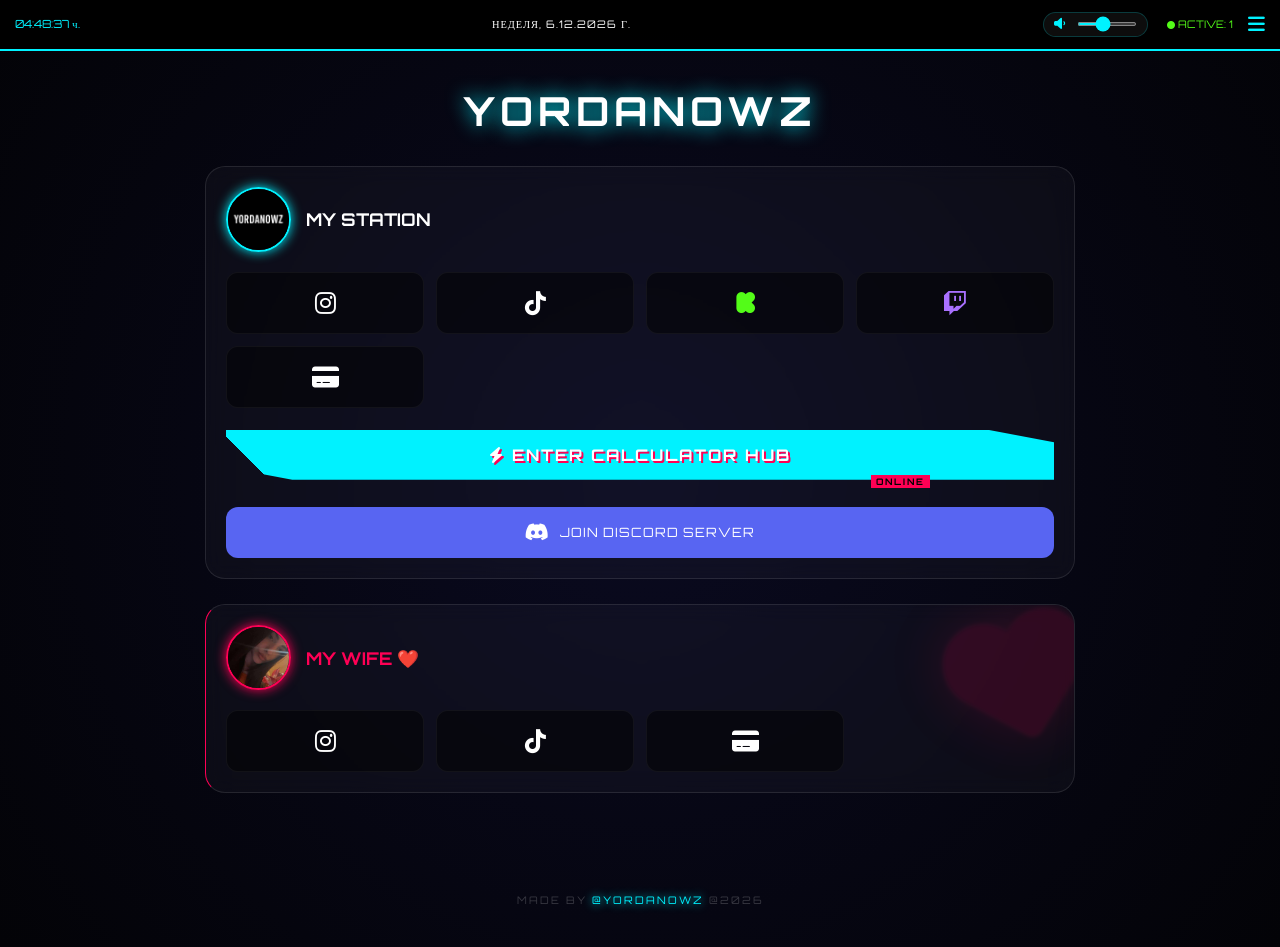
==== commit bb9240c9: "Update index.html" ====
--- a/index.html
+++ b/index.html
@@ -2,7 +2,50 @@
 <html lang="bg">
 <head>
     <meta charset="UTF-8">
+    <meta name="viewport" content="width=device-width, initial-scale=1.0">
+    <meta name="google-site-verification" content="JsCdbc1q5mlw63yd2u2cn0hs6jnzf2gljhr486u3dkgm2yJfEU" />
+
     <title>YORDANOWZ | HUB</title>
+
+    <script type="application/ld+json">
+    {
+      "@context": "https://schema.org",
+      "@type": "Person",
+      "name": "yordanowz",
+      "url": "https://yordanowz.com/",
+      "image": "https://yordanowz.com/logo.png",
+      "sameAs": [
+        "https://www.instagram.com/y.yordanowz/",
+        "https://www.tiktok.com/@yordanowz",
+        "https://www.youtube.com/@yordanowz",
+        "https://kick.com/yordanowz",
+        "https://www.twitch.tv/yordanowz",
+        "https://discord.gg/rQr8wPthWV",
+        "https://revolut.me/yordanowzz"
+      ]
+    }
+    </script>
+    
+    <link rel="icon" type="image/x-icon" href="favicon.ico?v=1" />
+    <link rel="icon" type="image/png" sizes="32x32" href="favicon-32.png?v=1" />
+    <link rel="icon" type="image/png" sizes="192x192" href="icon-192.png?v=1" />
+    <link rel="apple-touch-icon" href="apple-touch-icon.png?v=1" />
+
+    <link rel="preconnect" href="https://fonts.googleapis.com">
+    <link rel="preconnect" href="https://fonts.gstatic.com" crossorigin>
+
+    <meta name="description" content="Yordanowz Social." />
+    <link rel="canonical" href="https://yordanowz.com/">
+    <meta name="robots" content="index,follow,max-image-preview:large" />
+    <meta name="theme-color" content="#0b0d12" />
+    <meta name="referrer" content="strict-origin-when-cross-origin" />
+
+    <meta property="og:type" content="website" />
+    <meta property="og:url" content="https://yordanowz.com/" />
+    <meta property="og:title" content="yordanowz" />
+    <meta property="og:description" content="TikTok, YouTube, Instagram, Twitch, Kick, Discord, Revolut." />
+    <meta property="og:image" content="https://yordanowz.com/logo.png" />
+    
     <link href="https://fonts.googleapis.com/css2?family=Orbitron:wght@700&family=Rajdhani:wght@500&display=swap" rel="stylesheet">
     <link rel="stylesheet" href="https://cdnjs.cloudflare.com/ajax/libs/font-awesome/6.5.1/css/all.min.css">
     <style>
@@ -11,9 +54,10 @@
             --pink: #ff0055;
             --discord: #5865F2;
             --bg: #030307;
-        }
-
-        * { margin: 0; padding: 0; box-sizing: border-box; }
+            --kick: #53fc18;
+        }
+
+        * { margin: 0; padding: 0; box-sizing: border-box; -webkit-tap-highlight-color: transparent; }
         
         body {
             background: radial-gradient(circle at center, #0a0a20 0%, #030307 100%);
@@ -21,6 +65,8 @@
             font-family: 'Rajdhani', sans-serif;
             min-height: 100vh;
             overflow-x: hidden;
+            display: flex;
+            flex-direction: column;
         }
 
         /* TOP BAR */
@@ -28,154 +74,193 @@
             display: flex;
             justify-content: space-between;
             align-items: center;
-            padding: 15px 25px;
-            background: rgba(0,0,0,0.9);
+            padding: 12px 15px;
+            background: rgba(0,0,0,0.95);
             border-bottom: 2px solid var(--blue);
             font-family: 'Orbitron';
-            position: sticky; top: 0; z-index: 100;
-        }
-
-        .center-date {
-            color: #fff;
-            text-shadow: 0 0 10px var(--blue);
-            font-size: 0.85rem;
-            text-transform: uppercase;
-            letter-spacing: 2px;
-        }
-
-        .menu-dots {
-            color: var(--blue);
-            font-size: 1.5rem;
-            cursor: pointer;
-            width: 50px;
-            text-align: right;
-            transition: 0.3s;
-        }
-        .menu-dots:hover { color: white; transform: scale(1.1); }
-
-        /* СТРАНИЧНО МЕНЮ */
-        .side-menu {
-            position: fixed;
-            top: 0;
-            right: -300px; /* Скрито по подразбиране */
-            width: 280px;
-            height: 100%;
-            background: rgba(5, 5, 10, 0.98);
-            border-left: 2px solid var(--blue);
-            box-shadow: -10px 0 30px rgba(0,0,0,0.5);
-            z-index: 1001;
-            transition: 0.4s cubic-bezier(0.175, 0.885, 0.32, 1.275);
-            display: flex;
-            flex-direction: column;
-            padding: 40px 20px;
-        }
-
-        .side-menu.active { right: 0; }
-
-        .close-menu {
-            align-self: flex-end;
-            font-size: 1.5rem;
-            color: var(--pink);
-            cursor: pointer;
-            margin-bottom: 30px;
-        }
-
-        .menu-link {
-            color: white;
-            text-decoration: none;
-            font-family: 'Orbitron';
-            font-size: 1.2rem;
-            margin: 15px 0;
-            padding: 10px;
-            border-radius: 8px;
-            transition: 0.3s;
+            position: sticky; top: 0; z-index: 1000;
+        }
+
+        #time { font-size: 0.7rem; color: var(--blue); min-width: 65px; }
+        .center-date { font-size: 0.65rem; text-align: center; text-transform: uppercase; flex-grow: 1; letter-spacing: 1px; }
+        
+        /* VOLUME CONTROL */
+        .volume-wrap {
             display: flex;
             align-items: center;
-            gap: 15px;
-            border-bottom: 1px solid rgba(255,255,255,0.05);
-        }
-
-        .menu-link i { color: var(--blue); width: 25px; }
-        .menu-link:hover { background: rgba(0, 242, 255, 0.1); color: var(--blue); padding-left: 20px; }
-
-        /* OVERLAY (затъмняване при отворено меню) */
-        .overlay {
-            position: fixed;
-            inset: 0;
-            background: rgba(0,0,0,0.7);
-            display: none;
-            z-index: 1000;
-        }
+            gap: 8px;
+            margin-right: 10px;
+            background: rgba(255,255,255,0.05);
+            padding: 5px 10px;
+            border-radius: 20px;
+            border: 1px solid rgba(0, 242, 255, 0.2);
+        }
+        .volume-wrap i { font-size: 0.8rem; color: var(--blue); width: 15px; }
+        #volume-slider {
+            width: 60px;
+            height: 4px;
+            cursor: pointer;
+            accent-color: var(--blue);
+            outline: none;
+        }
+
+        #active-users { font-size: 0.65rem; color: #53fc18; white-space: nowrap; min-width: 75px; text-align: right; }
+        .menu-dots { color: var(--blue); font-size: 1.2rem; cursor: pointer; padding-left: 15px; }
+
+        /* SIDE MENU */
+        .side-menu {
+            position: fixed; top: 0; right: -300px; width: 260px; height: 100%;
+            background: rgba(5, 5, 15, 0.98); border-left: 2px solid var(--blue);
+            z-index: 2000; transition: 0.4s cubic-bezier(0.4, 0, 0.2, 1); padding: 50px 20px;
+        }
+        .side-menu.active { right: 0; }
+        .overlay { position: fixed; inset: 0; background: rgba(0,0,0,0.8); display: none; z-index: 1500; backdrop-filter: blur(3px); }
         .overlay.active { display: block; }
 
-        /* ОСНОВЕН ДИЗАЙН */
-        .main-hub {
-            max-width: 900px;
-            margin: 40px auto;
-            padding: 20px;
+        .menu-link {
+            color: white; text-decoration: none; font-family: 'Orbitron';
+            padding: 15px; margin: 10px 0; display: flex; align-items: center; gap: 10px;
+            border-bottom: 1px solid rgba(255,255,255,0.05); transition: 0.3s;
+        }
+        .menu-link:hover { color: var(--blue); padding-left: 25px; }
+
+        /* MAIN HUB */
+        .main-hub { max-width: 900px; margin: 20px auto; padding: 15px; width: 100%; flex-grow: 1; }
+        .hub-title { font-family: 'Orbitron'; font-size: 2.5rem; letter-spacing: 5px; text-shadow: 0 0 20px var(--blue); margin-bottom: 30px; text-align: center; }
+
+        .glass-container {
+            position: relative; background: rgba(255,255,255,0.03); border-radius: 20px;
+            padding: 20px; width: 100%; margin-bottom: 25px; border-left: 5px solid var(--blue);
+            backdrop-filter: blur(10px); border: 1px solid rgba(255,255,255,0.1);
+            overflow: hidden;
+        }
+        .wife-container { border-left-color: var(--pink); }
+
+        .profile-header { display: flex; align-items: center; gap: 15px; margin-bottom: 20px; position: relative; z-index: 2; }
+        .p-pic { width: 65px; height: 65px; border-radius: 50%; border: 2px solid var(--blue); box-shadow: 0 0 12px var(--blue); object-fit: cover; }
+        .wife-pic { border-color: var(--pink); box-shadow: 0 0 12px var(--pink); }
+
+        /* BIG NEON HEART */
+        .big-neon-heart {
+            position: absolute; right: -20px; top: -10px; font-size: 9rem; color: var(--pink);
+            opacity: 0.15; filter: blur(2px) drop-shadow(0 0 30px var(--pink));
+            transform: rotate(-15deg); animation: heartPulse 2s infinite ease-in-out;
+            pointer-events: none; z-index: 1;
+        }
+
+        @keyframes heartPulse {
+            0%, 100% { transform: scale(1) rotate(-15deg); opacity: 0.15; }
+            50% { transform: scale(1.1) rotate(-10deg); opacity: 0.3; }
+        }
+
+        .cosmic-grid { 
+            display: grid; 
+            grid-template-columns: repeat(4, 1fr); 
+            gap: 12px; width: 100%; 
+            position: relative; z-index: 2;
+        }
+        
+        .card { 
+            background: rgba(0,0,0,0.5); padding: 18px 5px; border-radius: 12px; 
+            text-align: center; font-size: 1.5rem; color: white; text-decoration: none; 
+            border: 1px solid rgba(255,255,255,0.05); transition: 0.3s;
+            display: flex; align-items: center; justify-content: center;
+        }
+        .card:hover { transform: translateY(-3px); border-color: var(--blue); box-shadow: 0 0 15px var(--blue); }
+        .wife-container .card:hover { border-color: var(--pink); box-shadow: 0 0 15px var(--pink); }
+
+        /* --- CYBER BUTTON (ENTER GAMING ZONE) --- */
+        .gaming-link-wrap {
+            grid-column: 1 / -1;
+            margin: 10px 0;
             display: flex;
-            flex-direction: column;
-            align-items: center;
-        }
-
-        .hub-title {
-            font-family: 'Orbitron';
-            font-size: 3.5rem;
-            letter-spacing: 10px;
-            text-shadow: 0 0 20px var(--blue);
-            margin-bottom: 50px;
+            justify-content: center;
+        }
+
+        .cyber-btn {
+            --primary: var(--blue);
+            --secondary: var(--pink);
+            font-family: 'Orbitron', sans-serif;
+            text-decoration: none;
+            text-transform: uppercase;
+            color: #fff;
+            cursor: pointer;
+            position: relative;
+            padding: 15px 40px;
+            background: transparent;
+            display: inline-block;
+            transition: 0.3s;
+            letter-spacing: 2px;
+            width: 100%;
             text-align: center;
-        }
-
-        .glass-container {
-            position: relative;
-            background: rgba(255,255,255,0.03);
-            border-radius: 20px;
-            padding: 30px;
-            width: 100%;
-            margin-bottom: 30px;
-            border: 1px solid rgba(255,255,255,0.1);
-            backdrop-filter: blur(10px);
-            border-left: 5px solid var(--blue);
-        }
-
-        .wife-container { border-left-color: var(--pink); }
-
-        .profile-header { display: flex; align-items: center; gap: 20px; margin-bottom: 25px; }
-        .p-pic { width: 85px; height: 85px; border-radius: 50%; border: 2px solid var(--blue); object-fit: cover; box-shadow: 0 0 15px var(--blue); }
-        .wife-pic { border-color: var(--pink); box-shadow: 0 0 15px var(--pink); }
-
-        /* NEON HEART */
-        .heart-svg {
-            width: 80px;
-            height: 80px;
+            border: none;
+        }
+
+        .cyber-btn::before {
+            content: '';
             position: absolute;
-            right: 40px;
-            top: 30px;
-            filter: drop-shadow(0 0 10px var(--pink));
-            animation: heartBeat 1.5s infinite ease-in-out;
-        }
-        .heart-path { fill: none; stroke: var(--pink); stroke-width: 2; }
-
-        @keyframes heartBeat {
-            0% { transform: scale(1); filter: drop-shadow(0 0 5px var(--pink)); }
-            50% { transform: scale(1.15); filter: drop-shadow(0 0 20px var(--pink)); }
-            100% { transform: scale(1); filter: drop-shadow(0 0 5px var(--pink)); }
-        }
-
-        @keyframes blink {
-    0% { opacity: 1; }
-    50% { opacity: 0.3; }
-    100% { opacity: 1; }
-}
-
-        .cosmic-grid { display: grid; grid-template-columns: repeat(auto-fit, minmax(80px, 1fr)); gap: 15px; width: 100%; }
-        .card { background: rgba(0,0,0,0.6); padding: 20px; border-radius: 12px; text-align: center; font-size: 2rem; color: white; text-decoration: none; border: 1px solid rgba(255,255,255,0.05); transition: 0.3s; }
-        .card:hover { transform: translateY(-5px); border-color: var(--blue); }
+            top: 0; left: 0; bottom: 0; right: 0;
+            background: linear-gradient(45deg, transparent 5%, var(--primary) 5%);
+            box-shadow: 4px 0px 0px var(--secondary);
+            clip-path: polygon(92% 0, 100% 25%, 100% 100%, 8% 100%, 0% 75%, 0 0);
+            z-index: -1;
+        }
+
+        .cyber-btn:hover {
+            filter: drop-shadow(0 0 15px var(--blue));
+            transform: scale(1.02);
+        }
+
+        .cyber-btn:hover::after {
+            content: '';
+            position: absolute;
+            top: 0; left: 0; width: 100%; height: 100%;
+            background: var(--blue);
+            opacity: 0.1;
+            animation: glitch-anim 0.2s infinite;
+        }
+
+        @keyframes glitch-anim {
+            0% { transform: translate(2px, -2px); }
+            50% { transform: translate(-2px, 2px); }
+            100% { transform: translate(0); }
+        }
+
+        .cyber-btn__text {
+            font-weight: 700;
+            font-size: 1rem;
+            text-shadow: 2px 2px var(--secondary);
+        }
+
+        .cyber-btn__tag {
+            position: absolute;
+            padding: 2px 5px;
+            bottom: -8px;
+            right: 15%;
+            font-size: 9px;
+            background: var(--secondary);
+            color: #000;
+            font-weight: bold;
+            line-height: 1;
+        }
 
         .discord-btn {
-            grid-column: 1 / -1; background: var(--discord); color: white; padding: 18px; border-radius: 12px; text-decoration: none; font-family: 'Orbitron'; text-align: center; font-weight: bold; margin-top: 10px; display: flex; align-items: center; justify-content: center; gap: 10px;
-        }
+            grid-column: 1 / -1; background: var(--discord); color: white; padding: 16px;
+            border-radius: 12px; text-decoration: none; font-family: 'Orbitron';
+            text-align: center; font-size: 0.8rem; display: flex; align-items: center; justify-content: center; gap: 10px; margin-top: 5px;
+            transition: 0.3s;
+            text-transform: uppercase;
+            letter-spacing: 1px;
+        }
+        .discord-btn:hover { box-shadow: 0 0 20px var(--discord); filter: brightness(1.1); transform: scale(1.02); }
+
+        footer { 
+            text-align: center; padding: 40px 20px; color: rgba(255,255,255,0.2); 
+            font-family: 'Orbitron'; font-size: 0.65rem; letter-spacing: 2px;
+        }
+        .f-name { color: var(--blue); text-shadow: 0 0 10px var(--blue); }
+
+        @keyframes blink { 0%, 100% { opacity: 1; } 50% { opacity: 0.3; } }
     </style>
 </head>
 <body>
@@ -183,25 +268,26 @@
     <div class="overlay" id="overlay" onclick="toggleMenu()"></div>
 
     <nav class="side-menu" id="sideMenu">
-        <div class="close-menu" onclick="toggleMenu()"><i class="fas fa-times"></i></div>
-        <h3 style="font-family:'Orbitron'; color:var(--blue); margin-bottom:20px;">NAVIGATION</h3>
         <a href="index.html" class="menu-link"><i class="fas fa-home"></i> HOME</a>
         <a href="games.html" class="menu-link"><i class="fas fa-gamepad"></i> GAMES</a>
         <a href="settings.html" class="menu-link"><i class="fas fa-user-gear"></i> SETTINGS</a>
     </nav>
 
-<div class="top-bar">
-    <div id="time" style="width: 100px;">00:00:00</div>
-    
-    <div class="center-date" id="full-date">LOADING...</div>
-
-    <div id="active-users" style="color: #53fc18; font-family: 'Orbitron'; font-size: 0.8rem; text-shadow: 0 0 10px #53fc18;">
-        <i class="fas fa-circle" style="font-size: 0.6rem; margin-right: 5px; animation: blink 1s infinite;"></i> 
-        ACTIVE: <span id="user-count">1</span>
+    <div class="top-bar">
+        <div id="time">00:00:00</div>
+        
+        <div class="center-date" id="full-date">LOADING...</div>
+
+        <div class="volume-wrap">
+            <i class="fas fa-volume-up" id="vol-icon"></i>
+            <input type="range" id="volume-slider" min="0" max="1" step="0.01" value="0.4">
+        </div>
+
+        <div id="active-users">
+            <i class="fas fa-circle" style="font-size: 0.5rem; animation: blink 1s infinite;"></i> ACTIVE: 1
+        </div>
+        <div class="menu-dots" onclick="toggleMenu()"><i class="fas fa-bars"></i></div>
     </div>
-
-    <div class="menu-dots" onclick="toggleMenu()"><i class="fas fa-ellipsis-v"></i></div>
-</div>
 
     <main class="main-hub">
         <h1 class="hub-title">YORDANOWZ</h1>
@@ -209,72 +295,115 @@
         <div class="glass-container">
             <div class="profile-header">
                 <img src="logo.png" class="p-pic" alt="User">
-                <h2 style="color: var(--blue); font-family: 'Orbitron';">MY STATION</h2>
+                <h2 style="font-family:'Orbitron'; font-size: 1.1rem;">MY STATION</h2>
             </div>
             <div class="cosmic-grid">
-                <a href="#" class="card"><i class="fab fa-instagram"></i></a>
-                <a href="#" class="card"><i class="fab fa-tiktok"></i></a>
-                <a href="#" class="card"><i class="fab fa-kickstarter-k"></i></a>
-                <a href="#" class="card"><i class="fab fa-twitch"></i></a>
-                <a href="#" class="card"><i class="fas fa-credit-card"></i></a>
-                <a href="#" class="discord-btn"><i class="fab fa-discord"></i> DISCORD SERVER</a>
+                <a href="https://www.instagram.com/y.yordanowz/" target="_blank" rel="noopener noreferrer" class="card"><i class="fab fa-instagram"></i></a>
+                <a href="https://www.tiktok.com/@yordanowz" target="_blank" rel="noopener noreferrer" class="card"><i class="fab fa-tiktok"></i></a>
+                <a href="https://kick.com/yordanowz" target="_blank" rel="noopener noreferrer" class="card" style="color:#53fc18;"><i class="fab fa-kickstarter-k"></i></a>
+                <a href="https://www.twitch.tv/yordanowz" target="_blank" rel="noopener noreferrer" class="card" style="color:#a970ff;"><i class="fab fa-twitch"></i></a>
+                <a href="https://revolut.me/yordanowzz" target="_blank" rel="noopener noreferrer" class="card"><i class="fas fa-credit-card"></i></a>
+                
+                <div class="gaming-link-wrap">
+                    <a href="https://yordanow.online/" target="_blank" rel="noopener noreferrer" class="cyber-btn">
+                        <span class="cyber-btn__text"><i class="fas fa-bolt"></i> ENTER CALCULATOR HUB</span>
+                        <span class="cyber-btn__tag">ONLINE</span>
+                    </a>
+                </div>
+
+                <a href="https://discord.gg/uMHTs76NYR" target="_blank" rel="noopener noreferrer" class="discord-btn">
+                    <i class="fab fa-discord" style="font-size: 1.2rem;"></i> JOIN DISCORD SERVER
+                </a>
             </div>
         </div>
 
         <div class="glass-container wife-container">
-            <svg class="heart-svg" viewBox="0 0 32 32">
-                <path class="heart-path" d="M16,28.22l-1.45-1.32C9.39,22.25,6,19.18,6,15.4c0-3.08,2.42-5.5,5.5-5.5c1.74,0,3.41,0.81,4.5,2.09c1.09-1.28,2.76-2.09,4.5-2.09 c3.08,0,5.5,2.42,5.5,5.5c0,3.78-3.39,6.85-8.55,11.5L16,28.22z"/>
-            </svg>
+            <div class="big-neon-heart"><i class="fas fa-heart"></i></div>
             <div class="profile-header">
                 <img src="wife-photo.jpg" class="p-pic wife-pic" alt="Wife">
-                <h2 style="color: var(--pink); font-family: 'Orbitron';">MY WIFE ❤️</h2>
+                <h2 style="color: var(--pink); font-family:'Orbitron'; font-size: 1.1rem;">MY WIFE ❤️</h2>
             </div>
             <div class="cosmic-grid">
-                <a href="#" class="card"><i class="fab fa-instagram"></i></a>
-                <a href="#" class="card"><i class="fab fa-tiktok"></i></a>
-                <a href="#" class="card"><i class="fas fa-credit-card"></i></a>
+                <a href="https://www.instagram.com/l.m__777_/" target="_blank" rel="noopener noreferrer" class="card"><i class="fab fa-instagram"></i></a>
+                <a href="https://www.tiktok.com/@19l.m_777_14" target="_blank" rel="noopener noreferrer" class="card"><i class="fab fa-tiktok"></i></a>
+                <a href="https://revolut.me/lidiaml3sf" target="_blank" rel="noopener noreferrer" class="card"><i class="fas fa-credit-card"></i></a> 
             </div>
         </div>
     </main>
 
+    <footer>
+        MADE BY <span class="f-name">@YORDANOWZ</span> @2026
+    </footer>
+
     <script>
-
-        // В началото на всяка страница (index и games)
-const savedPrimary = localStorage.getItem('primaryColor');
-const savedSecondary = localStorage.getItem('secondaryColor');
-
-if (savedPrimary) {
-    document.documentElement.style.setProperty('--blue', savedPrimary);
-}
-if (savedSecondary) {
-    document.documentElement.style.setProperty('--pink', savedSecondary);
-}
-
-function updateActiveUsers() {
-    // Симулираме реални хора: между 1 и 3 (за да не е 0, докато го тестваш сам)
-    // Ако искаш да е съвсем реално за много хора, трябва Firebase или Socket.io
-    let baseUsers = Math.floor(Math.random() * 3) + 1; 
-    document.getElementById('user-count').innerText = baseUsers;
-}
-
-// Обновява числото на всеки 30 секунди, за да изглежда динамично
-setInterval(updateActiveUsers, 30000);
-updateActiveUsers();
-        // Функция за отваряне/затваряне на менюто
         function toggleMenu() {
             document.getElementById('sideMenu').classList.toggle('active');
             document.getElementById('overlay').classList.toggle('active');
         }
 
-        function updateAll() {
+        function updateClock() {
             const now = new Date();
             document.getElementById('time').innerText = now.toLocaleTimeString('bg-BG');
-            const days = ['Неделя', 'Понеделник', 'Вторник', 'Сряда', 'Четвъртък', 'Петък', 'Събота'];
-            document.getElementById('full-date').innerText = `${days[now.getDay()]}, ${now.toLocaleDateString('bg-BG')}`;
-        }
-
-        setInterval(updateAll, 1000);
-        updateAll();
+            const options = { weekday: 'long', year: 'numeric', month: 'numeric', day: 'numeric' };
+            document.getElementById('full-date').innerText = now.toLocaleDateString('bg-BG', options).toUpperCase();
+            
+            const b = localStorage.getItem('primaryColor');
+            const p = localStorage.getItem('secondaryColor');
+            if(b) document.documentElement.style.setProperty('--blue', b);
+            if(p) document.documentElement.style.setProperty('--pink', p);
+        }
+
+        // --- МУЗИКАЛЕН ПЛЕЙЪР С VOLUME КОНТРОЛ ---
+        (function() {
+            const playlist = ['gg.mp3', 'lm.mp3', 'ff.mp3'];
+            const volSlider = document.getElementById('volume-slider');
+            const volIcon = document.getElementById('vol-icon');
+
+            const savedVol = localStorage.getItem('siteVolume') || 0.4;
+            volSlider.value = savedVol;
+
+            function updateVolIcon(val) {
+                if(val == 0) volIcon.className = "fas fa-volume-mute";
+                else if(val < 0.5) volIcon.className = "fas fa-volume-down";
+                else volIcon.className = "fas fa-volume-up";
+            }
+            updateVolIcon(savedVol);
+
+            function playTrack() {
+                if (!window.myAudio) {
+                    window.myAudio = new Audio();
+                }
+
+                const randomIndex = Math.floor(Math.random() * playlist.length);
+                window.myAudio.src = playlist[randomIndex];
+                window.myAudio.volume = volSlider.value;
+
+                window.myAudio.play().catch(e => console.log("Waiting for click..."));
+
+                window.myAudio.onended = () => playTrack();
+            }
+
+            volSlider.addEventListener('input', (e) => {
+                const val = e.target.value;
+                if(window.myAudio) window.myAudio.volume = val;
+                updateVolIcon(val);
+                localStorage.setItem('siteVolume', val);
+            });
+
+            function initAudio() {
+                if (!window.myAudio || window.myAudio.paused) {
+                    playTrack();
+                }
+                window.removeEventListener('mousedown', initAudio);
+                window.removeEventListener('touchstart', initAudio);
+            }
+
+            window.addEventListener('mousedown', initAudio);
+            window.addEventListener('touchstart', initAudio);
+        })();
+
+        setInterval(updateClock, 1000);
+        updateClock();
     </script>
 </body>
 </html>
